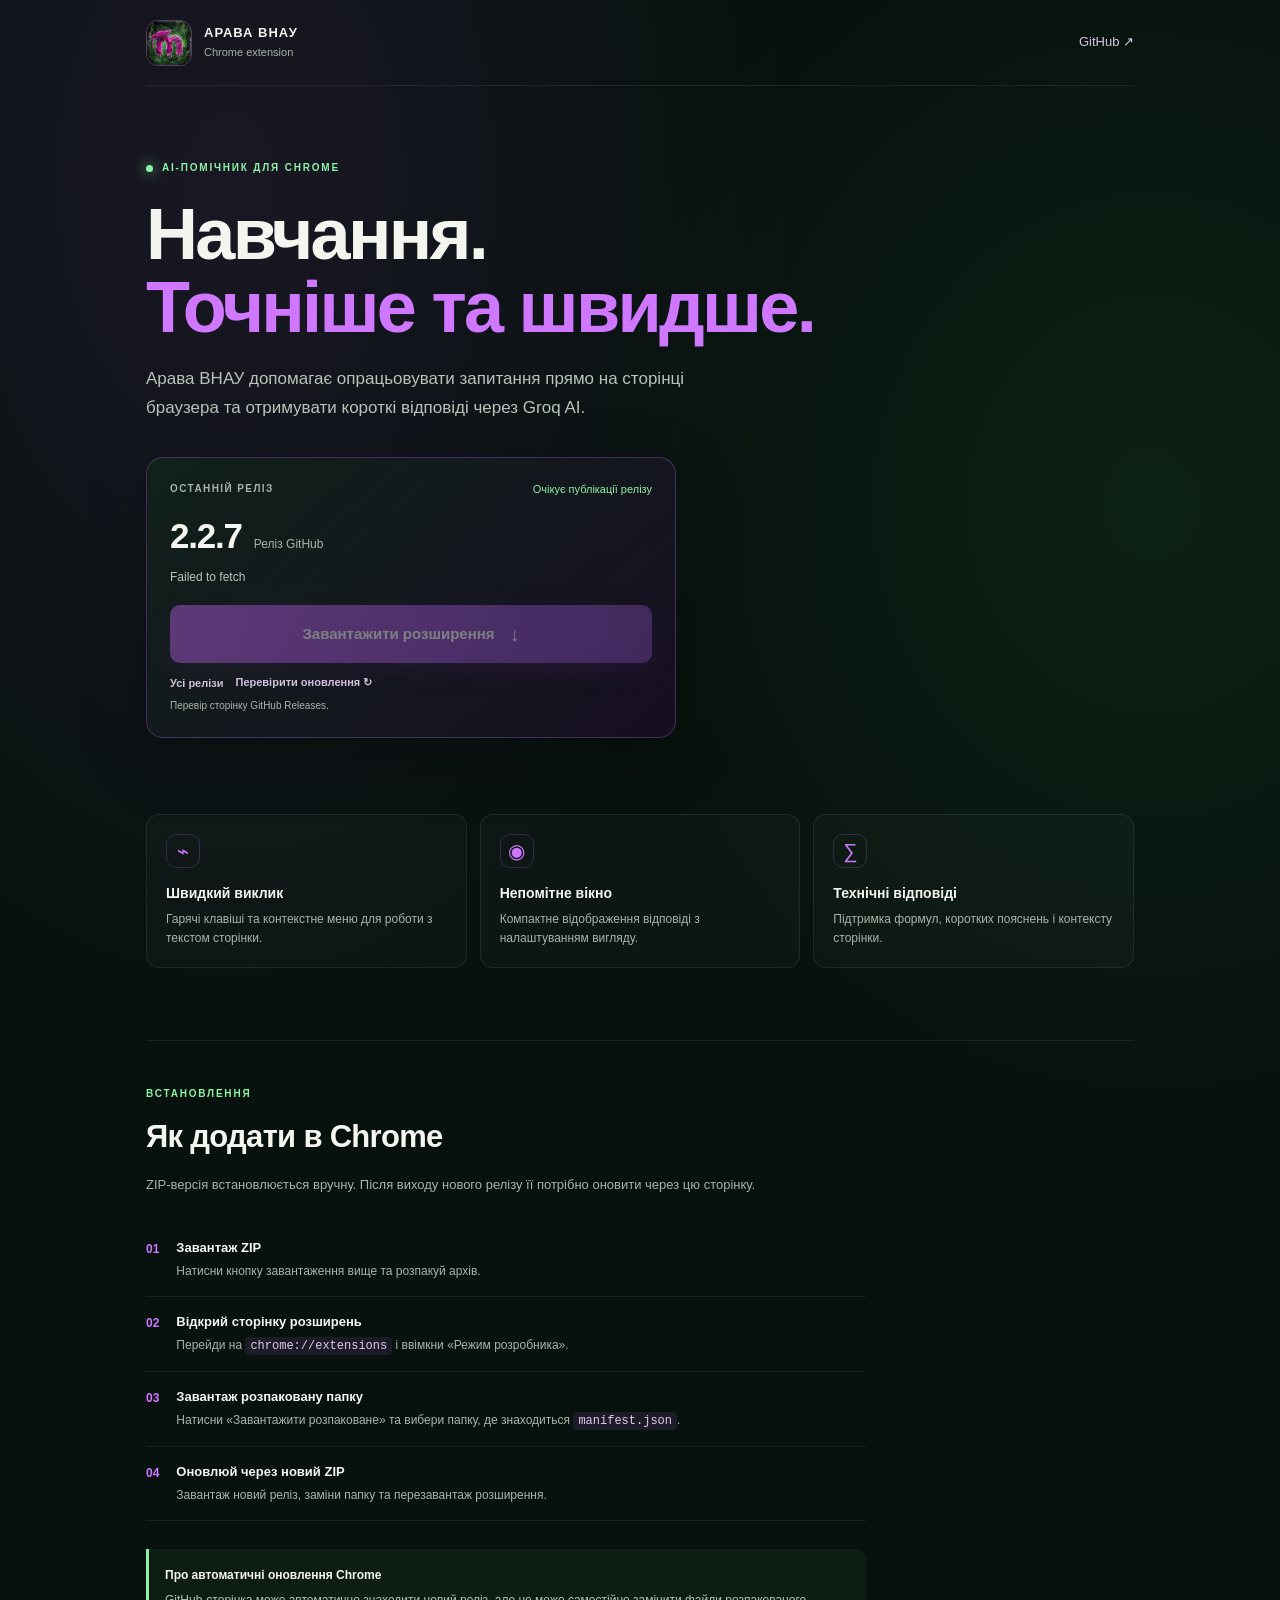
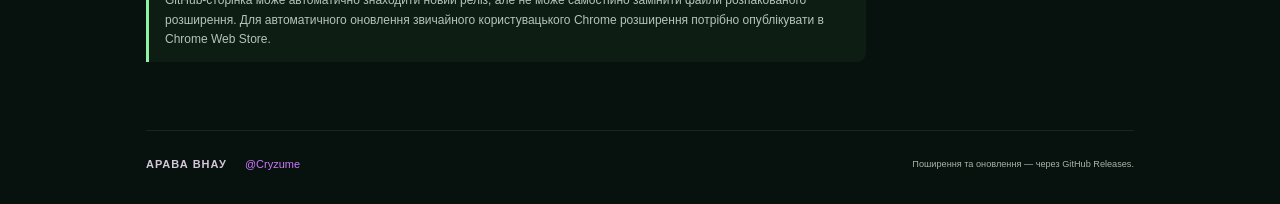
==== arava-vnau/index.html @ 4cbe6a1a "Add files via upload" ====
<!doctype html>
<html lang="uk">
<head>
  <meta charset="utf-8">
  <meta name="viewport" content="width=device-width, initial-scale=1">
  <meta name="theme-color" content="#09130f">
  <meta name="description" content="Арава ВНАУ — AI-помічник для Chrome. Завантаження останньої версії та інструкція зі встановлення.">
  <title>Арава ВНАУ — розширення Chrome</title>
  <link rel="icon" href="assets/arava-logo.png">
  <link rel="stylesheet" href="assets/style.css">
</head>
<body>
  <main class="shell">
    <header class="topbar">
      <a class="brand" href="./" aria-label="Арава ВНАУ — головна">
        <img src="assets/arava-logo.png" alt="Арава ВНАУ">
        <span><b>АРАВА ВНАУ</b><small>Chrome extension</small></span>
      </a>
      <a class="github-link" href="https://github.com/letimaks/Polymath" target="_blank" rel="noreferrer">GitHub ↗</a>
    </header>

    <section class="hero">
      <div class="eyebrow"><span class="pulse"></span> AI-ПОМІЧНИК ДЛЯ CHROME</div>
      <h1>Навчання.<br><em>Точніше та швидше.</em></h1>
      <p class="lead">Арава ВНАУ допомагає опрацьовувати запитання прямо на сторінці браузера та отримувати короткі відповіді через Groq AI.</p>
      <div class="release-card">
        <div class="release-meta">
          <span class="release-label">ОСТАННІЙ РЕЛІЗ</span>
          <span id="release-state" class="state">Перевіряю GitHub…</span>
        </div>
        <div class="version-row">
          <strong id="version">2.2.7</strong>
          <span id="release-date">Реліз GitHub</span>
        </div>
        <p id="release-notes" class="release-notes">Перевіряю доступність останнього ZIP-архіву.</p>
        <a id="download-button" class="button primary disabled" href="#" aria-disabled="true">Завантажити розширення <span>↓</span></a>
        <div class="secondary-actions">
          <a id="release-link" href="https://github.com/letimaks/Polymath/releases" target="_blank" rel="noreferrer">Усі релізи</a>
          <button id="refresh-button" type="button">Перевірити оновлення ↻</button>
        </div>
        <p id="download-status" class="tiny-status" aria-live="polite"></p>
      </div>
    </section>

    <section class="features">
      <article><span class="feature-icon">⌁</span><h2>Швидкий виклик</h2><p>Гарячі клавіші та контекстне меню для роботи з текстом сторінки.</p></article>
      <article><span class="feature-icon">◉</span><h2>Непомітне вікно</h2><p>Компактне відображення відповіді з налаштуванням вигляду.</p></article>
      <article><span class="feature-icon">∑</span><h2>Технічні відповіді</h2><p>Підтримка формул, коротких пояснень і контексту сторінки.</p></article>
    </section>

    <section class="install">
      <div class="section-head"><span class="eyebrow">ВСТАНОВЛЕННЯ</span><h2>Як додати в Chrome</h2><p>ZIP-версія встановлюється вручну. Після виходу нового релізу її потрібно оновити через цю сторінку.</p></div>
      <ol>
        <li><span>01</span><div><b>Завантаж ZIP</b><small>Натисни кнопку завантаження вище та розпакуй архів.</small></div></li>
        <li><span>02</span><div><b>Відкрий сторінку розширень</b><small>Перейди на <code>chrome://extensions</code> і ввімкни «Режим розробника».</small></div></li>
        <li><span>03</span><div><b>Завантаж розпаковану папку</b><small>Натисни «Завантажити розпаковане» та вибери папку, де знаходиться <code>manifest.json</code>.</small></div></li>
        <li><span>04</span><div><b>Оновлюй через новий ZIP</b><small>Завантаж новий реліз, заміни папку та перезавантаж розширення.</small></div></li>
      </ol>
      <div class="notice"><b>Про автоматичні оновлення Chrome</b><p>GitHub-сторінка може автоматично знаходити новий реліз, але не може самостійно замінити файли розпакованого розширення. Для автоматичного оновлення звичайного користувацького Chrome розширення потрібно опублікувати в Chrome Web Store.</p></div>
    </section>

    <footer><span>АРАВА ВНАУ</span><a href="https://t.me/Cryzume" target="_blank" rel="noreferrer">@Cryzume</a><small>Поширення та оновлення — через GitHub Releases.</small></footer>
  </main>
  <script src="assets/app.js"></script>
</body>
</html>
---- arava-vnau/assets/style.css ----
:root{color-scheme:dark;--bg:#07110d;--panel:#0e1a14;--line:rgba(181,115,255,.22);--text:#f4f5ef;--muted:#a9b4a9;--purple:#cf78ff;--green:#8cf2a4;--max:1040px}*{box-sizing:border-box}body{margin:0;background:radial-gradient(ellipse at 18% 10%,rgba(97,48,130,.20),transparent 38%),radial-gradient(ellipse at 90% 28%,rgba(38,119,63,.16),transparent 35%),var(--bg);color:var(--text);font:15px/1.6 Inter,Segoe UI,Arial,sans-serif}.shell{max-width:var(--max);padding:0 26px;margin:auto}.topbar{height:86px;display:flex;align-items:center;justify-content:space-between;border-bottom:1px solid rgba(255,255,255,.08)}.brand{display:flex;align-items:center;gap:12px;text-decoration:none;color:inherit}.brand img{width:46px;height:46px;border-radius:12px;object-fit:cover;border:1px solid rgba(209,120,255,.35)}.brand b,.brand small{display:block}.brand b{font-size:13px;letter-spacing:1px}.brand small{color:var(--muted);font-size:11px}.github-link{color:#d9c6e7;text-decoration:none;font-size:13px}.hero{padding:74px 0 56px;max-width:760px}.eyebrow{display:flex;align-items:center;gap:9px;color:var(--green);font-size:10px;font-weight:800;letter-spacing:1.8px}.pulse{width:7px;height:7px;background:var(--green);border-radius:50%;box-shadow:0 0 14px var(--green)}h1{font-size:clamp(42px,7vw,72px);line-height:1.02;letter-spacing:-2.7px;margin:22px 0 20px}h1 em{font-style:normal;color:var(--purple)}.lead{max-width:610px;color:#b8c4b8;font-size:17px;line-height:1.7}.release-card{margin-top:34px;max-width:530px;padding:23px;border:1px solid rgba(196,116,255,.27);border-radius:17px;background:linear-gradient(140deg,rgba(17,34,25,.96),rgba(24,14,35,.94));box-shadow:0 20px 65px rgba(0,0,0,.24)}.release-meta,.version-row,.secondary-actions{display:flex;align-items:center;justify-content:space-between;gap:12px}.release-label{font-size:10px;letter-spacing:1.4px;color:var(--muted);font-weight:800}.state{font-size:11px;color:var(--green)}.version-row{justify-content:flex-start;align-items:baseline;margin-top:10px}.version-row strong{font-size:35px;letter-spacing:-1.2px}.version-row span{color:var(--muted);font-size:12px}.release-notes{min-height:20px;color:#bac6ba;font-size:12px;margin:4px 0 17px}.button{display:flex;justify-content:center;align-items:center;gap:15px;text-decoration:none;border-radius:10px;padding:13px 17px;font-weight:800}.primary{background:linear-gradient(105deg,#b95ce9,#7546a8);color:white;box-shadow:0 8px 24px rgba(154,69,205,.2)}.primary span{font-size:20px}.disabled{opacity:.45;pointer-events:none}.secondary-actions{justify-content:flex-start;margin-top:13px}.secondary-actions a,.secondary-actions button{font:600 11px Inter,Arial,sans-serif;color:#d3c4de;text-decoration:none;background:none;border:0;padding:0;cursor:pointer}.tiny-status{color:var(--muted);font-size:10px;min-height:12px;margin:9px 0 0}.features{display:grid;grid-template-columns:repeat(3,1fr);gap:13px;padding:20px 0 72px}.features article{padding:19px;border:1px solid rgba(255,255,255,.08);border-radius:13px;background:rgba(255,255,255,.025)}.feature-icon{display:grid;place-items:center;width:34px;height:34px;border:1px solid var(--line);border-radius:10px;color:var(--purple);font-size:20px}.features h2{font-size:14px;margin:14px 0 5px}.features p{font-size:12px;color:var(--muted);margin:0}.install{padding:45px 0 68px;border-top:1px solid rgba(255,255,255,.08)}.section-head h2{font-size:31px;letter-spacing:-.7px;margin:10px 0}.section-head p{color:var(--muted);font-size:13px;max-width:670px}.install ol{list-style:none;padding:0;margin:28px 0;display:grid;gap:0;max-width:720px}.install li{display:flex;align-items:flex-start;gap:17px;padding:15px 0;border-bottom:1px solid rgba(255,255,255,.07)}.install li>span{color:var(--purple);font-size:12px;font-weight:800;padding-top:2px}.install li b,.install li small{display:block}.install li b{font-size:13px}.install li small{font-size:12px;color:var(--muted);margin-top:3px}.install code{color:#e3c8f3;background:rgba(179,110,222,.12);padding:2px 5px;border-radius:4px}.notice{max-width:720px;border-left:3px solid var(--green);padding:13px 16px;background:rgba(94,180,111,.07);border-radius:0 9px 9px 0}.notice b{font-size:12px}.notice p{margin:5px 0 0;color:#b6c4b8;font-size:12px}footer{border-top:1px solid rgba(255,255,255,.08);padding:25px 0 32px;display:flex;align-items:center;gap:18px;color:var(--muted);font-size:11px}footer span{font-weight:800;letter-spacing:1px;color:#d4c6db}footer a{color:var(--purple);text-decoration:none}footer small{margin-left:auto}@media(max-width:680px){.shell{padding:0 18px}.hero{padding:54px 0 42px}.lead{font-size:15px}.features{grid-template-columns:1fr;padding-bottom:46px}.features article{display:grid;grid-template-columns:34px 1fr;column-gap:12px}.features h2{margin:0 0 3px}.features p{grid-column:2}.feature-icon{grid-row:span 2}footer{flex-wrap:wrap}footer small{width:100%;margin:0}}
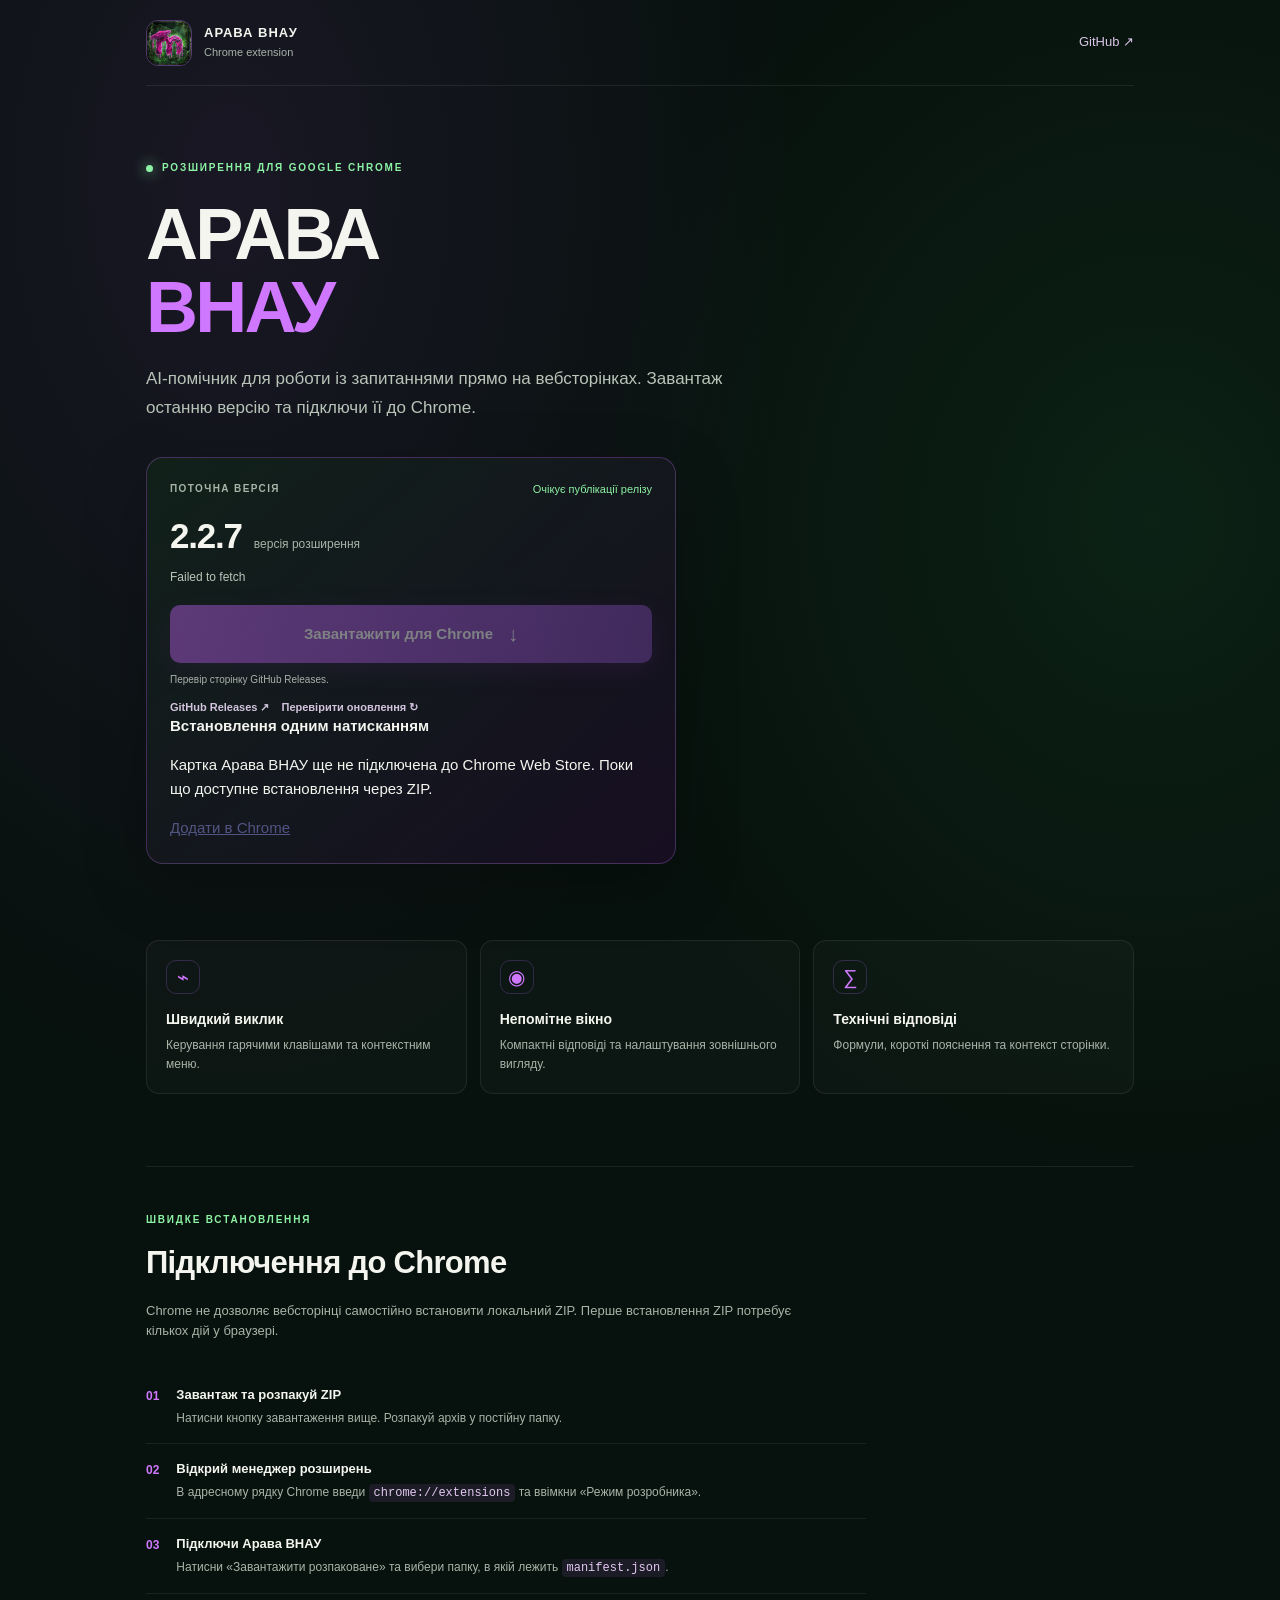
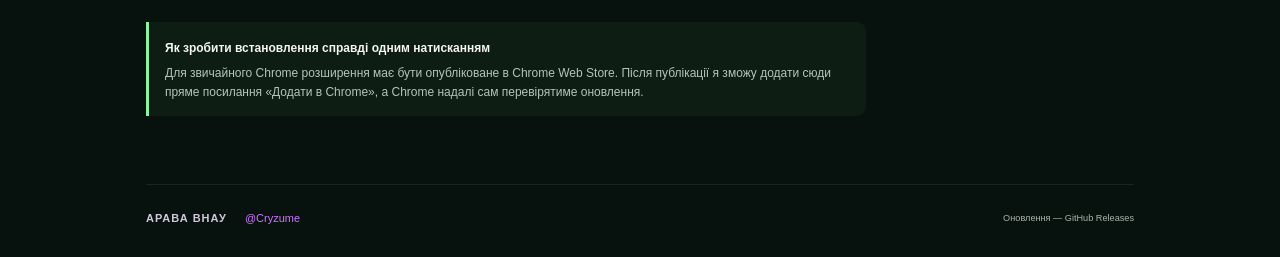
==== commit 05e36a1c: "Update Arava VNAU installation page" ====
--- a/arava-vnau/index.html
+++ b/arava-vnau/index.html
@@ -1,66 +1,31 @@
 <!doctype html>
 <html lang="uk">
 <head>
-  <meta charset="utf-8">
-  <meta name="viewport" content="width=device-width, initial-scale=1">
+  <meta charset="utf-8"><meta name="viewport" content="width=device-width, initial-scale=1">
   <meta name="theme-color" content="#09130f">
-  <meta name="description" content="Арава ВНАУ — AI-помічник для Chrome. Завантаження останньої версії та інструкція зі встановлення.">
-  <title>Арава ВНАУ — розширення Chrome</title>
-  <link rel="icon" href="assets/arava-logo.png">
-  <link rel="stylesheet" href="assets/style.css">
+  <meta name="description" content="Арава ВНАУ — AI-помічник для Chrome. Завантаження останньої версії та швидке встановлення.">
+  <title>Арава ВНАУ — Chrome</title>
+  <link rel="icon" href="assets/arava-logo.png"><link rel="stylesheet" href="assets/style.css">
 </head>
-<body>
-  <main class="shell">
-    <header class="topbar">
-      <a class="brand" href="./" aria-label="Арава ВНАУ — головна">
-        <img src="assets/arava-logo.png" alt="Арава ВНАУ">
-        <span><b>АРАВА ВНАУ</b><small>Chrome extension</small></span>
-      </a>
-      <a class="github-link" href="https://github.com/letimaks/Polymath" target="_blank" rel="noreferrer">GitHub ↗</a>
-    </header>
-
-    <section class="hero">
-      <div class="eyebrow"><span class="pulse"></span> AI-ПОМІЧНИК ДЛЯ CHROME</div>
-      <h1>Навчання.<br><em>Точніше та швидше.</em></h1>
-      <p class="lead">Арава ВНАУ допомагає опрацьовувати запитання прямо на сторінці браузера та отримувати короткі відповіді через Groq AI.</p>
-      <div class="release-card">
-        <div class="release-meta">
-          <span class="release-label">ОСТАННІЙ РЕЛІЗ</span>
-          <span id="release-state" class="state">Перевіряю GitHub…</span>
-        </div>
-        <div class="version-row">
-          <strong id="version">2.2.7</strong>
-          <span id="release-date">Реліз GitHub</span>
-        </div>
-        <p id="release-notes" class="release-notes">Перевіряю доступність останнього ZIP-архіву.</p>
-        <a id="download-button" class="button primary disabled" href="#" aria-disabled="true">Завантажити розширення <span>↓</span></a>
-        <div class="secondary-actions">
-          <a id="release-link" href="https://github.com/letimaks/Polymath/releases" target="_blank" rel="noreferrer">Усі релізи</a>
-          <button id="refresh-button" type="button">Перевірити оновлення ↻</button>
-        </div>
-        <p id="download-status" class="tiny-status" aria-live="polite"></p>
-      </div>
-    </section>
-
-    <section class="features">
-      <article><span class="feature-icon">⌁</span><h2>Швидкий виклик</h2><p>Гарячі клавіші та контекстне меню для роботи з текстом сторінки.</p></article>
-      <article><span class="feature-icon">◉</span><h2>Непомітне вікно</h2><p>Компактне відображення відповіді з налаштуванням вигляду.</p></article>
-      <article><span class="feature-icon">∑</span><h2>Технічні відповіді</h2><p>Підтримка формул, коротких пояснень і контексту сторінки.</p></article>
-    </section>
-
-    <section class="install">
-      <div class="section-head"><span class="eyebrow">ВСТАНОВЛЕННЯ</span><h2>Як додати в Chrome</h2><p>ZIP-версія встановлюється вручну. Після виходу нового релізу її потрібно оновити через цю сторінку.</p></div>
-      <ol>
-        <li><span>01</span><div><b>Завантаж ZIP</b><small>Натисни кнопку завантаження вище та розпакуй архів.</small></div></li>
-        <li><span>02</span><div><b>Відкрий сторінку розширень</b><small>Перейди на <code>chrome://extensions</code> і ввімкни «Режим розробника».</small></div></li>
-        <li><span>03</span><div><b>Завантаж розпаковану папку</b><small>Натисни «Завантажити розпаковане» та вибери папку, де знаходиться <code>manifest.json</code>.</small></div></li>
-        <li><span>04</span><div><b>Оновлюй через новий ZIP</b><small>Завантаж новий реліз, заміни папку та перезавантаж розширення.</small></div></li>
-      </ol>
-      <div class="notice"><b>Про автоматичні оновлення Chrome</b><p>GitHub-сторінка може автоматично знаходити новий реліз, але не може самостійно замінити файли розпакованого розширення. Для автоматичного оновлення звичайного користувацького Chrome розширення потрібно опублікувати в Chrome Web Store.</p></div>
-    </section>
-
-    <footer><span>АРАВА ВНАУ</span><a href="https://t.me/Cryzume" target="_blank" rel="noreferrer">@Cryzume</a><small>Поширення та оновлення — через GitHub Releases.</small></footer>
-  </main>
-  <script src="assets/app.js"></script>
-</body>
-</html>
+<body><main class="shell">
+<header class="topbar"><a class="brand" href="./"><img src="assets/arava-logo.png" alt=""><span><b>АРАВА ВНАУ</b><small>Chrome extension</small></span></a><a class="github-link" href="https://github.com/letimaks/ARAVA-VNAU" target="_blank" rel="noreferrer">GitHub ↗</a></header>
+<section class="hero"><div class="eyebrow"><span class="pulse"></span> РОЗШИРЕННЯ ДЛЯ GOOGLE CHROME</div>
+<h1>АРАВА<br><em>ВНАУ</em></h1>
+<p class="lead">AI-помічник для роботи із запитаннями прямо на вебсторінках. Завантаж останню версію та підключи її до Chrome.</p>
+<div class="release-card">
+<div class="release-meta"><span class="release-label">ПОТОЧНА ВЕРСІЯ</span><span id="release-state" class="state">Перевіряю GitHub…</span></div>
+<div class="version-row"><strong id="version">2.2.7</strong><span id="release-date">версія розширення</span></div>
+<p id="release-notes" class="release-notes">Отримую інформацію про останній реліз.</p>
+<a id="download-button" class="button primary disabled" href="#" aria-disabled="true">Завантажити для Chrome <span>↓</span></a>
+<p id="download-status" class="tiny-status" aria-live="polite"></p>
+<div class="secondary-actions"><a id="release-link" href="https://github.com/letimaks/ARAVA-VNAU/releases" target="_blank" rel="noreferrer">GitHub Releases ↗</a><button id="refresh-button" type="button">Перевірити оновлення ↻</button></div>
+<div class="store-box"><b>Встановлення одним натисканням</b><p id="store-status">Картка Арава ВНАУ ще не підключена до Chrome Web Store. Поки що доступне встановлення через ZIP.</p><a class="store-button disabled" id="store-button" href="#" aria-disabled="true">Додати в Chrome</a></div>
+</div></section>
+<section class="features"><article><span class="feature-icon">⌁</span><h2>Швидкий виклик</h2><p>Керування гарячими клавішами та контекстним меню.</p></article><article><span class="feature-icon">◉</span><h2>Непомітне вікно</h2><p>Компактні відповіді та налаштування зовнішнього вигляду.</p></article><article><span class="feature-icon">∑</span><h2>Технічні відповіді</h2><p>Формули, короткі пояснення та контекст сторінки.</p></article></section>
+<section class="install"><div class="section-head"><span class="eyebrow">ШВИДКЕ ВСТАНОВЛЕННЯ</span><h2>Підключення до Chrome</h2><p>Chrome не дозволяє вебсторінці самостійно встановити локальний ZIP. Перше встановлення ZIP потребує кількох дій у браузері.</p></div>
+<ol><li><span>01</span><div><b>Завантаж та розпакуй ZIP</b><small>Натисни кнопку завантаження вище. Розпакуй архів у постійну папку.</small></div></li>
+<li><span>02</span><div><b>Відкрий менеджер розширень</b><small>В адресному рядку Chrome введи <code>chrome://extensions</code> та ввімкни «Режим розробника».</small></div></li>
+<li><span>03</span><div><b>Підключи Арава ВНАУ</b><small>Натисни «Завантажити розпаковане» та вибери папку, в якій лежить <code>manifest.json</code>.</small></div></li></ol>
+<div class="notice"><b>Як зробити встановлення справді одним натисканням</b><p>Для звичайного Chrome розширення має бути опубліковане в Chrome Web Store. Після публікації я зможу додати сюди пряме посилання «Додати в Chrome», а Chrome надалі сам перевірятиме оновлення.</p></div>
+</section><footer><span>АРАВА ВНАУ</span><a href="https://t.me/Cryzume" target="_blank" rel="noreferrer">@Cryzume</a><small>Оновлення — GitHub Releases</small></footer>
+</main><script src="assets/app.js"></script></body></html>
